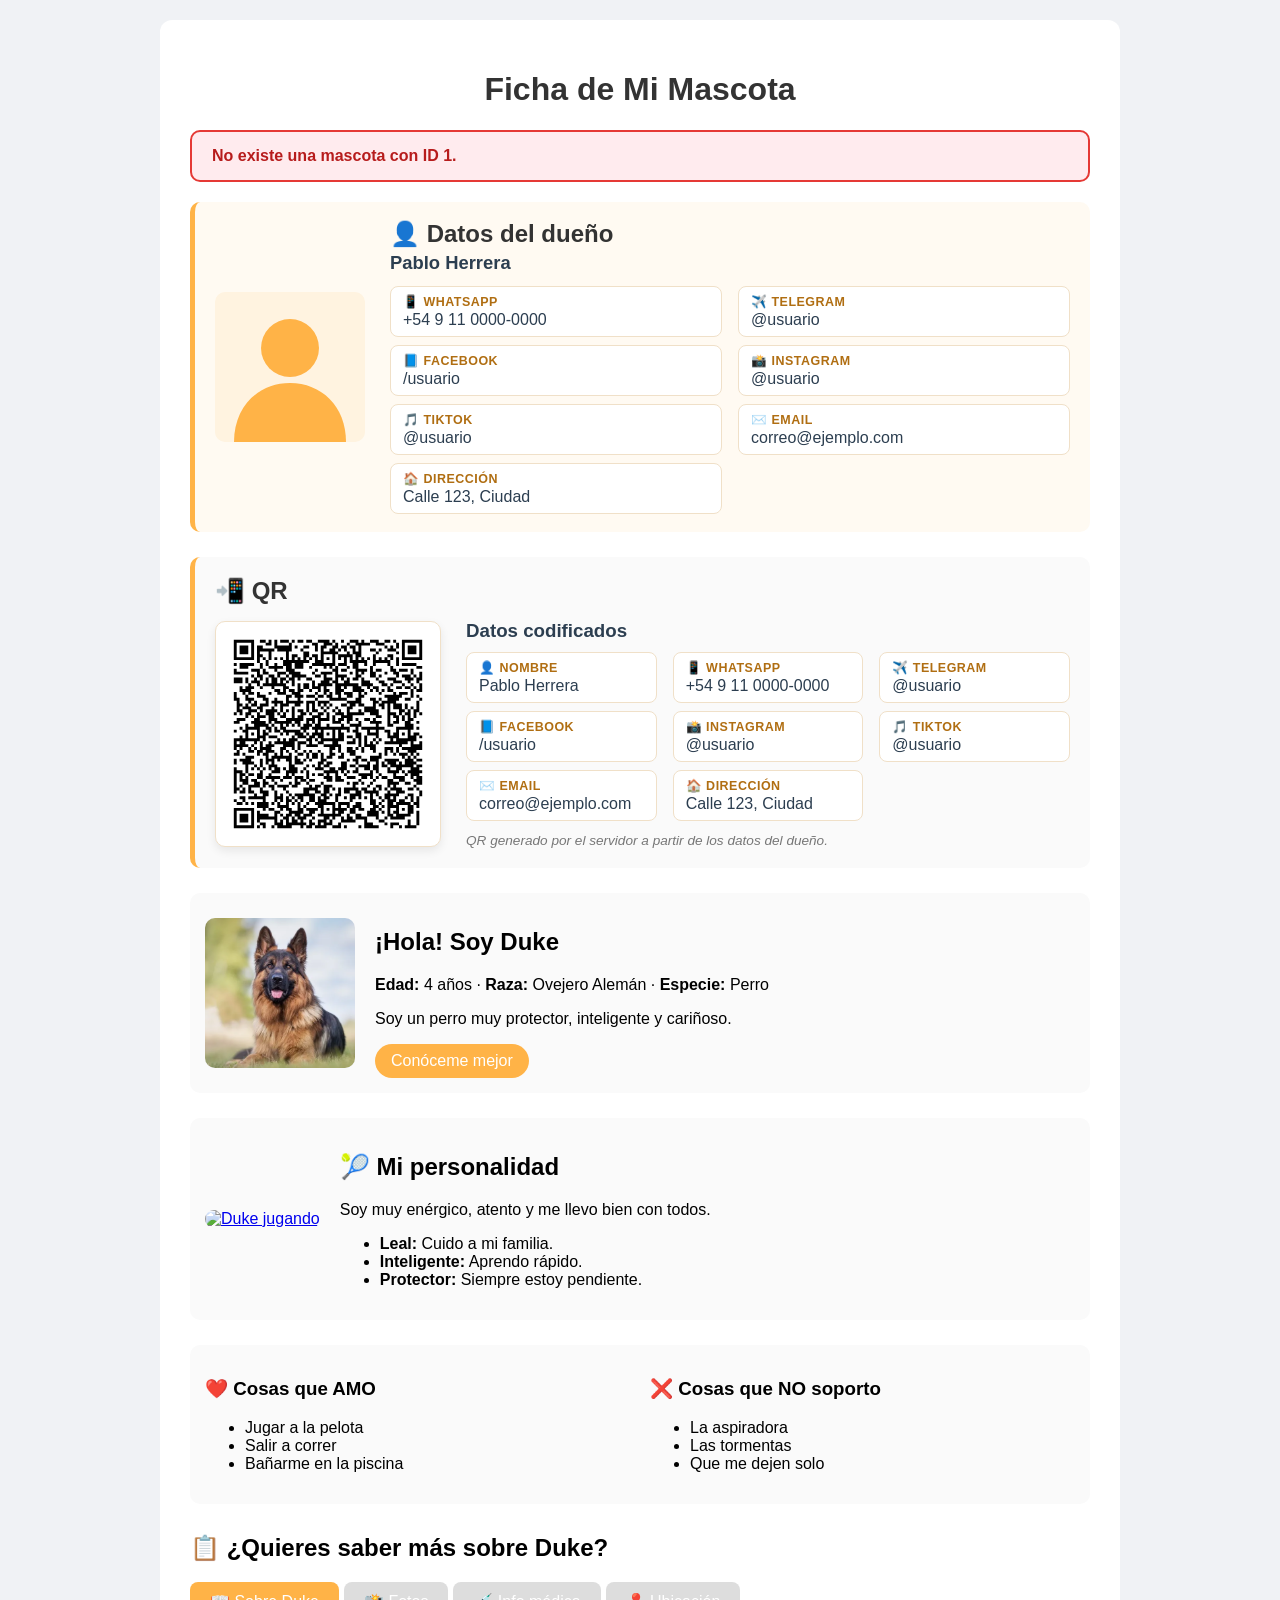
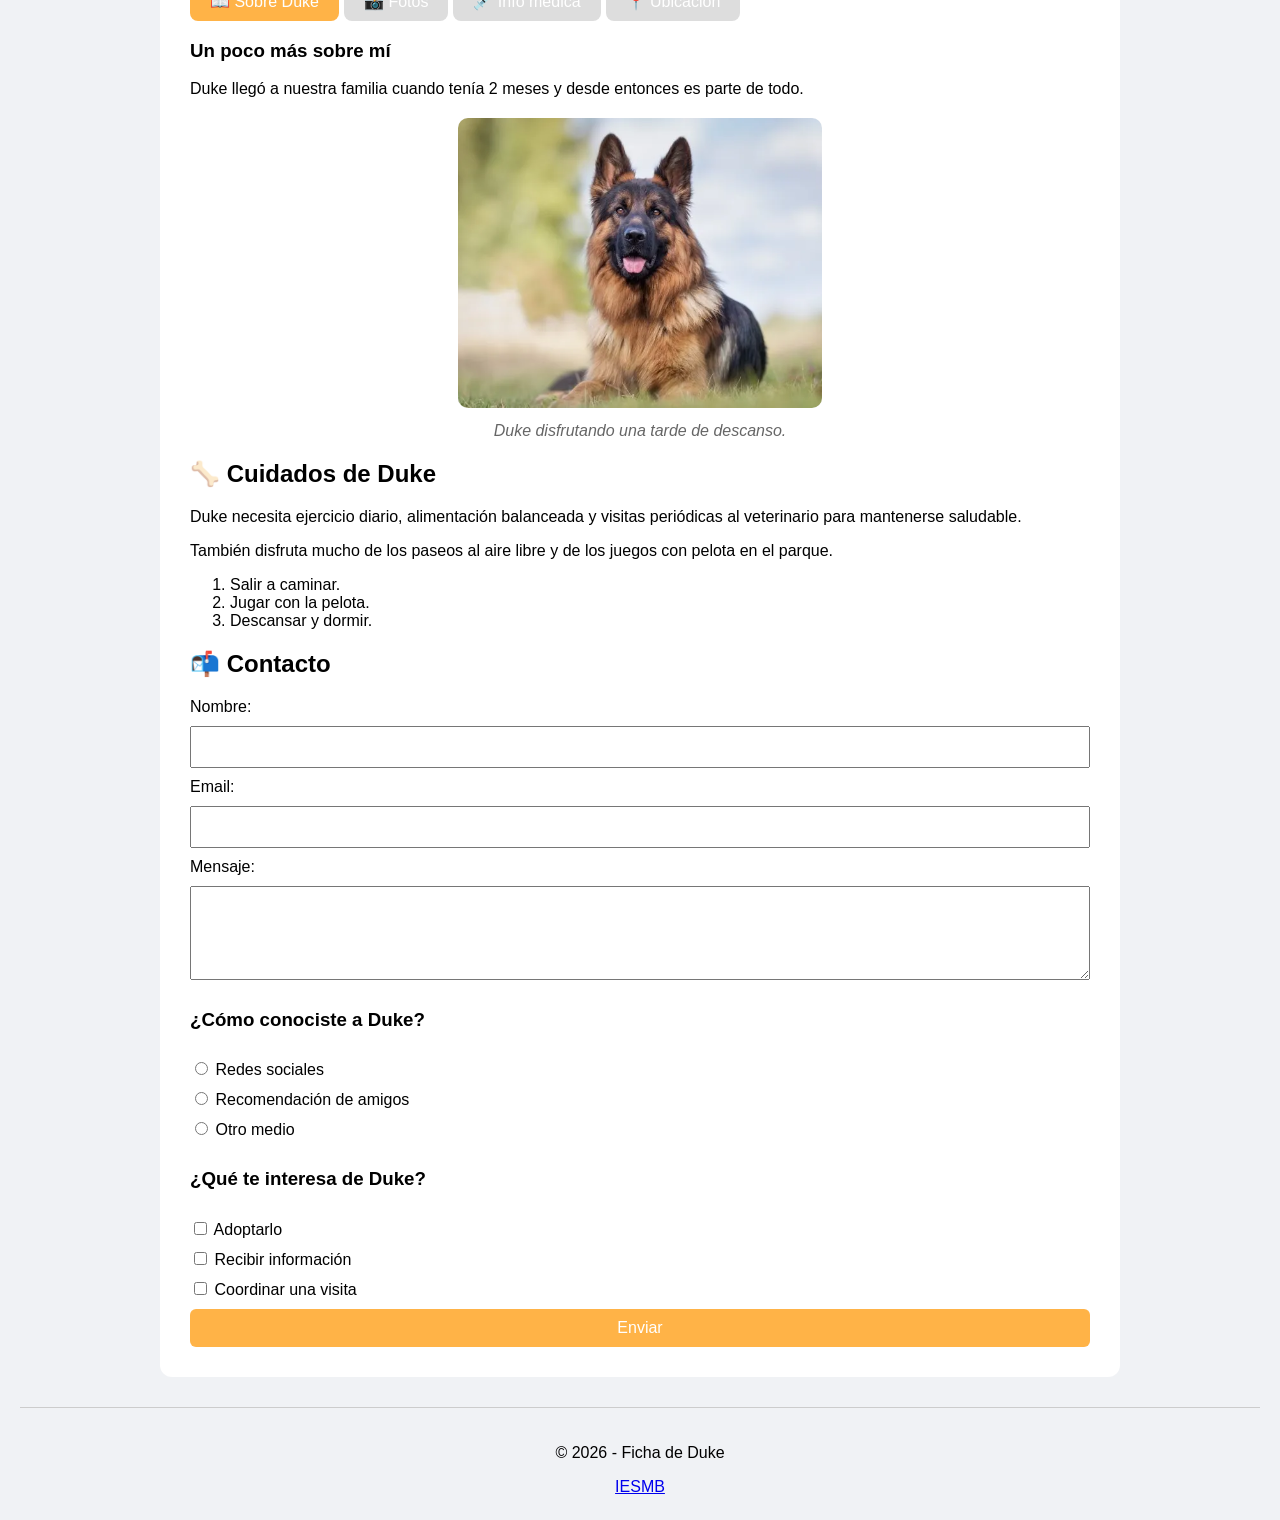
==== frontend/index.html @ b29f917a "Servidor funcionando" ====
<!DOCTYPE html>
<html lang="es">

<head>
    <meta charset="UTF-8">
    <meta name="viewport" content="width=device-width, initial-scale=1.0">
    <title>Mi Mascota</title>
    <link rel="stylesheet" href="styles.css">
</head>

<body>

    <main>

        <h1 id="titulo-pagina">Ficha de Mi Mascota</h1>

        <div id="mensaje-error" class="mensaje-error" hidden></div>

        <section class="dueno-card" aria-labelledby="dueno-titulo">
            <img id="foto-dueno" class="foto-cuadrada"
                src="public/dueno.svg"
                alt="Foto del dueño">

            <div class="col-texto">
                <h2 id="dueno-titulo">👤 Datos del dueño</h2>
                <p class="dueno-nombre" data-campo="nombre">Pablo Herrera</p>

                <ul class="dueno-datos">
                    <li>
                        <span class="dato-etiqueta">📱 WhatsApp</span>
                        <a class="dato-valor" data-campo="whatsapp" href="https://wa.me/5491100000000" target="_blank" rel="noopener">
                            +54 9 11 0000-0000
                        </a>
                    </li>

                    <li>
                        <span class="dato-etiqueta">✈️ Telegram</span>
                        <a class="dato-valor" data-campo="telegram" href="https://t.me/usuario" target="_blank" rel="noopener">
                            @usuario
                        </a>
                    </li>

                    <li>
                        <span class="dato-etiqueta">📘 Facebook</span>
                        <a class="dato-valor" data-campo="facebook" href="https://www.facebook.com/usuario" target="_blank" rel="noopener">
                            /usuario
                        </a>
                    </li>

                    <li>
                        <span class="dato-etiqueta">📸 Instagram</span>
                        <a class="dato-valor" data-campo="instagram" href="https://www.instagram.com/usuario" target="_blank" rel="noopener">
                            @usuario
                        </a>
                    </li>

                    <li>
                        <span class="dato-etiqueta">🎵 TikTok</span>
                        <a class="dato-valor" data-campo="tiktok" href="https://www.tiktok.com/@usuario" target="_blank" rel="noopener">
                            @usuario
                        </a>
                    </li>

                    <li>
                        <span class="dato-etiqueta">✉️ Email</span>
                        <a class="dato-valor" data-campo="email" href="mailto:correo@ejemplo.com">
                            correo@ejemplo.com
                        </a>
                    </li>

                    <li>
                        <span class="dato-etiqueta">🏠 Dirección</span>
                        <span class="dato-valor" data-campo="direccion">Calle 123, Ciudad</span>
                    </li>
                </ul>
            </div>
        </section>

        <section class="qr-card" aria-labelledby="qr-titulo">
            <h2 id="qr-titulo">📲 QR</h2>

            <div class="qr-contenido">
                <div class="qr-imagen">
                    <img id="qr-imagen"
                        src="public/qr-generico.svg"
                        alt="Código QR de ejemplo con los datos de contacto del dueño">
                </div>

                <div class="qr-datos">
                    <h3>Datos codificados</h3>

                    <ul class="qr-lista">
                        <li>
                            <span class="dato-etiqueta">👤 Nombre</span>
                            <span class="dato-valor" data-campo="nombre">Pablo Herrera</span>
                        </li>

                        <li>
                            <span class="dato-etiqueta">📱 WhatsApp</span>
                            <span class="dato-valor" data-campo="whatsapp">+54 9 11 0000-0000</span>
                        </li>

                        <li>
                            <span class="dato-etiqueta">✈️ Telegram</span>
                            <span class="dato-valor" data-campo="telegram">@usuario</span>
                        </li>

                        <li>
                            <span class="dato-etiqueta">📘 Facebook</span>
                            <span class="dato-valor" data-campo="facebook">/usuario</span>
                        </li>

                        <li>
                            <span class="dato-etiqueta">📸 Instagram</span>
                            <span class="dato-valor" data-campo="instagram">@usuario</span>
                        </li>

                        <li>
                            <span class="dato-etiqueta">🎵 TikTok</span>
                            <span class="dato-valor" data-campo="tiktok">@usuario</span>
                        </li>

                        <li>
                            <span class="dato-etiqueta">✉️ Email</span>
                            <span class="dato-valor" data-campo="email">correo@ejemplo.com</span>
                        </li>

                        <li>
                            <span class="dato-etiqueta">🏠 Dirección</span>
                            <span class="dato-valor" data-campo="direccion">Calle 123, Ciudad</span>
                        </li>
                    </ul>

                    <p class="qr-nota">
                        QR generado por el servidor a partir de los datos del dueño.
                    </p>
                </div>
            </div>
        </section>

        <div class="fila">
            <img id="foto-mascota" class="foto-cuadrada"
                src="public/fotoprincipal.webp"
                alt="Duke, el ovejero alemán">

            <div class="col-texto">
                <h2 id="nombre-mascota">¡Hola! Soy Duke</h2>
                <p>
                    <strong>Edad:</strong> <span id="edad-mascota">4 años</span> ·
                    <strong>Raza:</strong> <span id="raza-mascota">Ovejero Alemán</span> ·
                    <strong>Especie:</strong> <span id="especie-mascota">Perro</span>
                </p>
                <p id="descripcion-mascota">Soy un perro muy protector, inteligente y cariñoso.</p>

                <a class="btn" href="#tabs">Conóceme mejor</a>
            </div>
        </div>

        <div class="fila">
            <a id="enlace-foto-personalidad" href="https://www.terranea.es/assets/images/razas/pastor_aleman2.jpg" target="_blank">
            <img id="foto-personalidad" class="foto-cuadrada"
                src="https://www.terranea.es/assets/images/razas/pastor_aleman2.jpg"
                alt="Duke jugando"></a>

            <div class="col-texto">
                <h2>🎾 Mi personalidad</h2>

                <p id="personalidad-mascota">Soy muy enérgico, atento y me llevo bien con todos.</p>

                <ul>
                    <li><strong>Leal:</strong> Cuido a mi familia.</li>
                    <li><strong>Inteligente:</strong> Aprendo rápido.</li>
                    <li><strong>Protector:</strong> Siempre estoy pendiente.</li>
                </ul>
            </div>
        </div>

        <div class="fila">
            <div class="col-mitad">
                <h3>❤️ Cosas que AMO</h3>

                <ul>
                    <li>Jugar a la pelota</li>
                    <li>Salir a correr</li>
                    <li>Bañarme en la piscina</li>
                </ul>
            </div>

            <div class="col-mitad">
                <h3>❌ Cosas que NO soporto</h3>

                <ul>
                    <li>La aspiradora</li>
                    <li>Las tormentas</li>
                    <li>Que me dejen solo</li>
                </ul>
            </div>
        </div>

        <div class="tabs-container" id="tabs">

            <h2 class="tabs-title" id="tabs-titulo">📋 ¿Quieres saber más sobre Duke?</h2>

            <div class="tab-buttons">
                <button class="tab-button active" data-tab="tab1">📖 Sobre <span data-nombre-mascota>Duke</span></button>
                <button class="tab-button" data-tab="tab2">📸 Fotos</button>
                <button class="tab-button" data-tab="tab3">💉 Info médica</button>
                <button class="tab-button" data-tab="tab4">📍 Ubicación</button>
            </div>

            <div class="tab-content">

                <div id="tab1" class="tab-pane active">

                    <h3>Un poco más sobre mí</h3>

                    <p id="historia-mascota">Duke llegó a nuestra familia cuando tenía 2 meses y desde entonces es parte de todo.</p>

                    <figure>
                        <img id="foto-historia" src="public/fotoprincipal.webp"
                            alt="Duke descansando"
                            style="max-height: 290px; object-fit: contain;">

                        <figcaption id="leyenda-historia">
                            Duke disfrutando una tarde de descanso.
                        </figcaption>
                    </figure>

                </div>

                <div id="tab2" class="tab-pane">
                    <h3>📸 Galería de fotos</h3>

                    <div class="mini-galeria" id="galeria-mascota">
                        <img src="public/album01.jpg"
                            alt="Duke 3">

                        <img src="public/album02.jpg"
                            alt="Duke 4">

                        <img src="public/album03.jpg"
                            alt="Duke 5">

                        <img src="public/album04.jpeg"
                            alt="Duke 6">

                        <img src="public/album05.jpg"
                            alt="Duke 7">

                        <img src="public/album06.jpeg"
                            alt="Duke 8">

                        <img src="public/album07.jpg"
                            alt="Duke 9">

                        <img src="public/album08.jpg"
                            alt="Duke 10">

                        <img src="public/album09.jpg"
                            alt="Duke 11">

                        <img src="public/album10.jpeg"
                            alt="Duke 12">

                        <img src="public/album11.jpeg"
                            alt="Duke 13">
                    </div>
                </div>

                <div id="tab3" class="tab-pane">

                    <h3>💉 Historial médico</h3>

                    <table class="medica-tabla" id="tabla-medica">
                        <tr>
                            <td class="label">Peso</td>
                            <td>30 kg</td>
                        </tr>

                        <tr>
                            <td class="label">Vacunas</td>
                            <td>Al día</td>
                        </tr>

                        <tr>
                            <td class="label">Fractura</td>
                            <td>Tuvo una fractura de la pata delantera izquierda, tratada con inmovilización y rehabilitación. Fecha: Febrero de 2022</td>
                        </tr>

                        <tr>
                            <td class="label">Enfermedad leve</td>
                            <td>Tuvo una infección de oído leve que se trató con antibióticos. Fecha: Octubre de 2022</td>
                        </tr>
                    </table>

                        </div>

                        <div id="tab4" class="tab-pane">

                            <h3>📍 Ubicación</h3>

                            <div class="mapa-container">
                                <iframe
                                    id="mapa-dueno"
                                    src="https://www.google.com/maps?q=-32.91133205047632,-68.84497146883318&z=15&output=embed"
                                    width="600" height="450" style="border:0;" allowfullscreen="" loading="lazy"
                                    referrerpolicy="strict-origin-when-cross-origin"></iframe>
                            </div>

                        </div>

                        </div>

        </div>

        <section id="cuidados">

            <h2>🦴 Cuidados de <span data-nombre-mascota>Duke</span></h2>

            <p>
                <span data-nombre-mascota>Duke</span> necesita ejercicio diario, alimentación balanceada y visitas
                periódicas al veterinario para mantenerse saludable.
            </p>

            <p>
                También disfruta mucho de los paseos al aire libre y de los juegos
                con pelota en el parque.
            </p>

            <ol>
                <li>Salir a caminar.</li>
                <li>Jugar con la pelota.</li>
                <li>Descansar y dormir.</li>
            </ol>

        </section>

        <section id="contacto">

            <h2>📬 Contacto</h2>

            <form action="https://httpbin.org/post" method="POST">

                <label for="nombre">Nombre:</label>
                <input type="text" id="nombre" name="nombre" required>

                <label for="email">Email:</label>
                <input type="email" id="email" name="email" required>

                <label for="mensaje">Mensaje:</label>
                <textarea id="mensaje" name="mensaje" rows="4" required></textarea>

                <h3>¿Cómo conociste a <span data-nombre-mascota>Duke</span>?</h3>

                <label>
                    <input type="radio" name="origen" value="redes">
                    Redes sociales
                </label>

                <label>
                    <input type="radio" name="origen" value="amigos">
                    Recomendación de amigos
                </label>

                <label>
                    <input type="radio" name="origen" value="otro">
                    Otro medio
                </label>

                <h3>¿Qué te interesa de <span data-nombre-mascota>Duke</span>?</h3>

                <label>
                    <input type="checkbox" name="interes" value="adopcion">
                    Adoptarlo
                </label>

                <label>
                    <input type="checkbox" name="interes" value="informacion">
                    Recibir información
                </label>

                <label>
                    <input type="checkbox" name="interes" value="visita">
                    Coordinar una visita
                </label>

                <button type="submit">Enviar</button>

            </form>

        </section>

    </main>

    <footer>
        <p>© 2026 - Ficha de <span data-nombre-mascota>Duke</span></p>

        <a href="https://www.iesmb.edu.ar/bel/" target="_blank">
            IESMB
        </a>
    </footer>

    <script src="script.js"></script>
    <script src="datos.js"></script>

</body>

</html>
---- frontend/styles.css ----
body {
    font-family: Arial, sans-serif;
    background: #f0f2f5;
    margin: 0;
    padding: 20px;
}
main {
    max-width: 900px;
    margin: auto;
    background: white;
    padding: 30px;
    border-radius: 12px;
}
h1 {
    text-align: center;
    color: #333;
}
.fila {
    display: flex;
    gap: 20px;
    margin-bottom: 25px;
    padding: 15px;
    background: #fafafa;
    border-radius: 10px;
    align-items: center;
}
.foto-cuadrada {
    width: 150px;
    height: 150px;
    object-fit: cover;
    border-radius: 10px;
}
.col-texto,
.col-mitad {
    flex: 1;
}
.btn {
    display: inline-block;
    background: #ffb347;
    color: white;
    padding: 8px 16px;
    border-radius: 20px;
    text-decoration: none;
}
.tabs-container {
    margin-top: 30px;
}
.tab-buttons {
    display: flex;
    gap: 5px;
    margin-bottom: 10px;
}
.tab-button {
    padding: 10px 20px;
    border: none;
    background: #ddd;
    cursor: pointer;
    border-radius: 8px;
}
.tab-button.active {
    background: #ffb347;
    color: white;
}
.tab-content {
    min-height: 400px;
    box-sizing: border-box;
}
.tab-pane {
    display: none;
    min-height: 230px;
}
.tab-pane.active {
    display: block;
}
.mini-galeria {
    display: flex;
    gap: 10px;
    flex-wrap: wrap;
}
.mini-galeria img {
    width: 120px;
    height: 120px;
    object-fit: cover;
    border-radius: 10px;
}

.mini-galeria img[src$=".webp"],
.mini-galeria img[src$=".avif"] {
    max-height: 350px;
    object-fit: contain;
    background: #f5f5f5;
}
.medica-tabla {
    width: 100%;
    border-collapse: collapse;
}
.medica-tabla td {
    border: 1px solid #ddd;
    padding: 10px;
}
.mapa-container iframe {
    width: 100%;
    height: 350px;
    border: 0;
}
form {
    display: flex;
    flex-direction: column;
    gap: 10px;
}
input,
textarea,
button {
    padding: 10px;
    font-size: 16px;
}
button {
    background: #ffb347;
    color: white;
    border: none;
    border-radius: 6px;
    cursor: pointer;
}
footer {
    text-align: center;
    margin-top: 30px;
    padding-top: 20px;
    border-top: 1px solid #ccc;
}

figure {
    margin: 20px 0;
    text-align: center;
}

figure img {
    max-width: 100%;
    border-radius: 10px;
}

figcaption {
    margin-top: 10px;
    font-style: italic;
    color: #666;
}

/* ============================================= */
/* Tarjeta de datos del dueño                    */
/* ============================================= */
.dueno-card {
    display: flex;
    gap: 25px;
    align-items: center;
    margin-bottom: 25px;
    padding: 18px 20px;
    background: #fffaf2;
    border-radius: 10px;
    border-left: 5px solid #ffb347;
}

.dueno-card h2 {
    margin: 0 0 4px;
    color: #333;
}

.dueno-nombre {
    margin: 0 0 12px;
    font-size: 1.15rem;
    font-weight: bold;
    color: #2c3e50;
}

.dueno-datos {
    list-style: none;
    margin: 0;
    padding: 0;
    display: grid;
    grid-template-columns: repeat(auto-fit, minmax(230px, 1fr));
    gap: 8px 16px;
}

.dueno-datos li {
    display: flex;
    flex-direction: column;
    gap: 2px;
    padding: 7px 12px;
    background: white;
    border: 1px solid #f0e0c8;
    border-radius: 8px;
}

.dato-etiqueta {
    font-size: 0.78rem;
    font-weight: bold;
    letter-spacing: 0.5px;
    text-transform: uppercase;
    color: #b06e12;
}

.dato-valor {
    color: #2c3e50;
    text-decoration: none;
    overflow-wrap: anywhere;
}

a.dato-valor:hover {
    color: #e09d30;
    text-decoration: underline;
}

/* ============================================= */
/* Sección QR                                    */
/* ============================================= */
.qr-card {
    margin-bottom: 25px;
    padding: 20px;
    background: #fafafa;
    border-radius: 10px;
    border-left: 5px solid #ffb347;
}

.qr-card h2 {
    margin: 0 0 15px;
    color: #333;
}

.qr-contenido {
    display: flex;
    gap: 25px;
    align-items: center;
}

.qr-imagen {
    flex-shrink: 0;
    padding: 12px;
    background: white;
    border: 1px solid #f0e0c8;
    border-radius: 10px;
    box-shadow: 0 4px 10px rgba(0, 0, 0, 0.08);
}

.qr-imagen img {
    display: block;
    width: 200px;
    height: 200px;
}

.qr-datos {
    flex: 1;
}

.qr-datos h3 {
    margin: 0 0 10px;
    color: #2c3e50;
}

.qr-lista {
    list-style: none;
    margin: 0;
    padding: 0;
    display: grid;
    grid-template-columns: repeat(auto-fit, minmax(190px, 1fr));
    gap: 8px 16px;
}

.qr-lista li {
    display: flex;
    flex-direction: column;
    gap: 2px;
    padding: 7px 12px;
    background: white;
    border: 1px solid #f0e0c8;
    border-radius: 8px;
}

.qr-nota {
    margin: 12px 0 0;
    font-size: 0.85rem;
    font-style: italic;
    color: #777;
}

/* ============================================= */
/* Mensajes de error                             */
/* ============================================= */
.mensaje-error {
    margin-bottom: 20px;
    padding: 15px 20px;
    background: #ffebee;
    border: 2px solid #e53935;
    border-radius: 10px;
    color: #b71c1c;
    font-weight: bold;
}

@media (max-width: 600px) {
    .dueno-card {
        flex-direction: column;
        align-items: flex-start;
    }
    .qr-contenido {
        flex-direction: column;
        align-items: flex-start;
    }
    .qr-imagen img {
        width: 170px;
        height: 170px;
    }
    .fila {
        flex-direction: column;
    }
    .tab-buttons {
        flex-direction: column;
    }
}
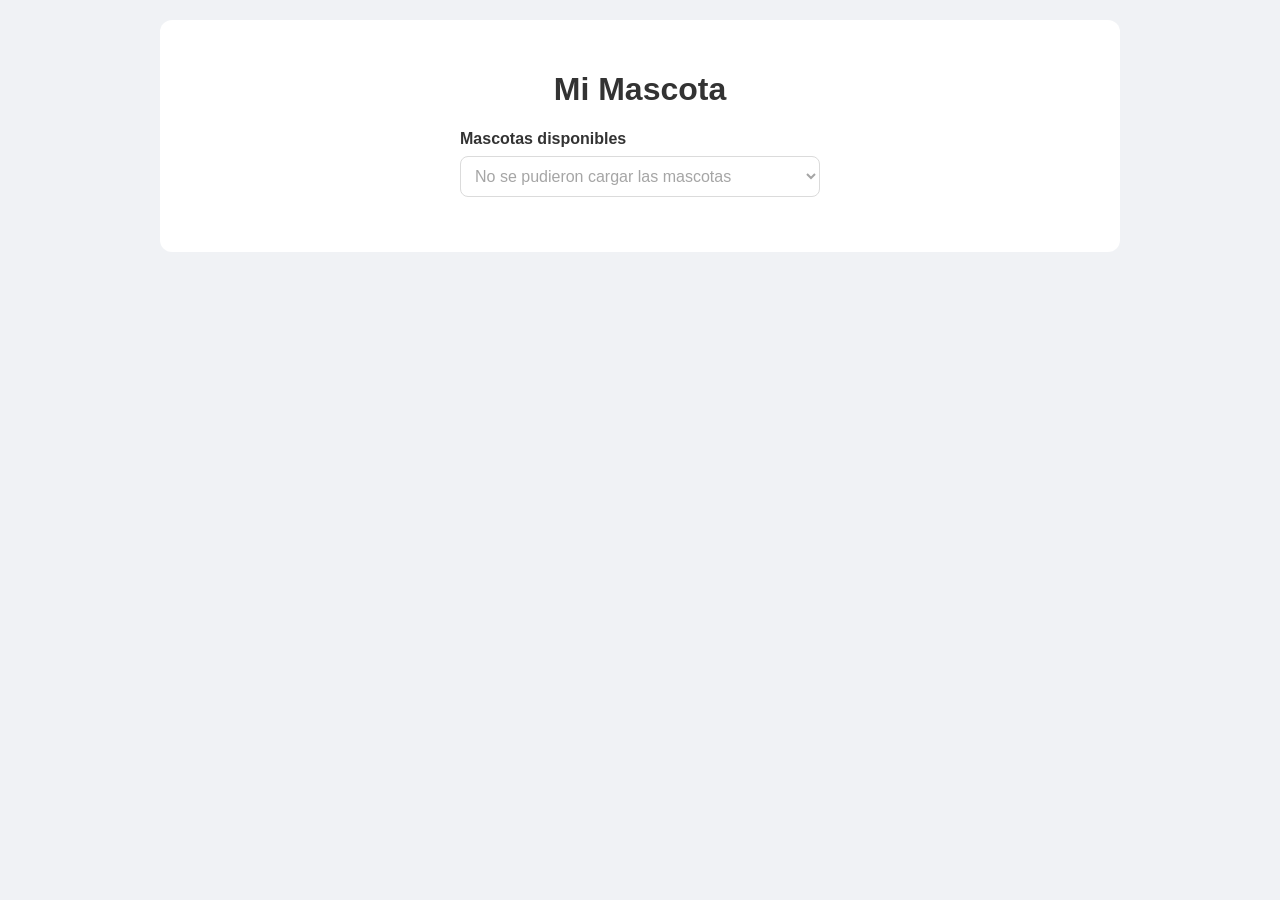
==== commit 4f754f44: "Agregado Home con generación de QR, agregado moularización de server.py" ====
--- a/frontend/index.html
+++ b/frontend/index.html
@@ -9,400 +9,25 @@
 </head>
 
 <body>
+    <main>
+        <h1>Mi Mascota</h1>
 
-    <main>
-
-        <h1 id="titulo-pagina">Ficha de Mi Mascota</h1>
-
-        <div id="mensaje-error" class="mensaje-error" hidden></div>
-
-        <section class="dueno-card" aria-labelledby="dueno-titulo">
-            <img id="foto-dueno" class="foto-cuadrada"
-                src="public/dueno.svg"
-                alt="Foto del dueño">
-
-            <div class="col-texto">
-                <h2 id="dueno-titulo">👤 Datos del dueño</h2>
-                <p class="dueno-nombre" data-campo="nombre">Pablo Herrera</p>
-
-                <ul class="dueno-datos">
-                    <li>
-                        <span class="dato-etiqueta">📱 WhatsApp</span>
-                        <a class="dato-valor" data-campo="whatsapp" href="https://wa.me/5491100000000" target="_blank" rel="noopener">
-                            +54 9 11 0000-0000
-                        </a>
-                    </li>
-
-                    <li>
-                        <span class="dato-etiqueta">✈️ Telegram</span>
-                        <a class="dato-valor" data-campo="telegram" href="https://t.me/usuario" target="_blank" rel="noopener">
-                            @usuario
-                        </a>
-                    </li>
-
-                    <li>
-                        <span class="dato-etiqueta">📘 Facebook</span>
-                        <a class="dato-valor" data-campo="facebook" href="https://www.facebook.com/usuario" target="_blank" rel="noopener">
-                            /usuario
-                        </a>
-                    </li>
-
-                    <li>
-                        <span class="dato-etiqueta">📸 Instagram</span>
-                        <a class="dato-valor" data-campo="instagram" href="https://www.instagram.com/usuario" target="_blank" rel="noopener">
-                            @usuario
-                        </a>
-                    </li>
-
-                    <li>
-                        <span class="dato-etiqueta">🎵 TikTok</span>
-                        <a class="dato-valor" data-campo="tiktok" href="https://www.tiktok.com/@usuario" target="_blank" rel="noopener">
-                            @usuario
-                        </a>
-                    </li>
-
-                    <li>
-                        <span class="dato-etiqueta">✉️ Email</span>
-                        <a class="dato-valor" data-campo="email" href="mailto:correo@ejemplo.com">
-                            correo@ejemplo.com
-                        </a>
-                    </li>
-
-                    <li>
-                        <span class="dato-etiqueta">🏠 Dirección</span>
-                        <span class="dato-valor" data-campo="direccion">Calle 123, Ciudad</span>
-                    </li>
-                </ul>
-            </div>
-        </section>
-
-        <section class="qr-card" aria-labelledby="qr-titulo">
-            <h2 id="qr-titulo">📲 QR</h2>
-
-            <div class="qr-contenido">
-                <div class="qr-imagen">
-                    <img id="qr-imagen"
-                        src="public/qr-generico.svg"
-                        alt="Código QR de ejemplo con los datos de contacto del dueño">
-                </div>
-
-                <div class="qr-datos">
-                    <h3>Datos codificados</h3>
-
-                    <ul class="qr-lista">
-                        <li>
-                            <span class="dato-etiqueta">👤 Nombre</span>
-                            <span class="dato-valor" data-campo="nombre">Pablo Herrera</span>
-                        </li>
-
-                        <li>
-                            <span class="dato-etiqueta">📱 WhatsApp</span>
-                            <span class="dato-valor" data-campo="whatsapp">+54 9 11 0000-0000</span>
-                        </li>
-
-                        <li>
-                            <span class="dato-etiqueta">✈️ Telegram</span>
-                            <span class="dato-valor" data-campo="telegram">@usuario</span>
-                        </li>
-
-                        <li>
-                            <span class="dato-etiqueta">📘 Facebook</span>
-                            <span class="dato-valor" data-campo="facebook">/usuario</span>
-                        </li>
-
-                        <li>
-                            <span class="dato-etiqueta">📸 Instagram</span>
-                            <span class="dato-valor" data-campo="instagram">@usuario</span>
-                        </li>
-
-                        <li>
-                            <span class="dato-etiqueta">🎵 TikTok</span>
-                            <span class="dato-valor" data-campo="tiktok">@usuario</span>
-                        </li>
-
-                        <li>
-                            <span class="dato-etiqueta">✉️ Email</span>
-                            <span class="dato-valor" data-campo="email">correo@ejemplo.com</span>
-                        </li>
-
-                        <li>
-                            <span class="dato-etiqueta">🏠 Dirección</span>
-                            <span class="dato-valor" data-campo="direccion">Calle 123, Ciudad</span>
-                        </li>
-                    </ul>
-
-                    <p class="qr-nota">
-                        QR generado por el servidor a partir de los datos del dueño.
-                    </p>
-                </div>
-            </div>
-        </section>
-
-        <div class="fila">
-            <img id="foto-mascota" class="foto-cuadrada"
-                src="public/fotoprincipal.webp"
-                alt="Duke, el ovejero alemán">
-
-            <div class="col-texto">
-                <h2 id="nombre-mascota">¡Hola! Soy Duke</h2>
-                <p>
-                    <strong>Edad:</strong> <span id="edad-mascota">4 años</span> ·
-                    <strong>Raza:</strong> <span id="raza-mascota">Ovejero Alemán</span> ·
-                    <strong>Especie:</strong> <span id="especie-mascota">Perro</span>
-                </p>
-                <p id="descripcion-mascota">Soy un perro muy protector, inteligente y cariñoso.</p>
-
-                <a class="btn" href="#tabs">Conóceme mejor</a>
-            </div>
+        <div class="selector-mascota">
+            <label for="selector-mascota">Mascotas disponibles</label>
+            <select id="selector-mascota" name="mascota" disabled>
+                <option value="">Cargando mascotas...</option>
+            </select>
         </div>
 
-        <div class="fila">
-            <a id="enlace-foto-personalidad" href="https://www.terranea.es/assets/images/razas/pastor_aleman2.jpg" target="_blank">
-            <img id="foto-personalidad" class="foto-cuadrada"
-                src="https://www.terranea.es/assets/images/razas/pastor_aleman2.jpg"
-                alt="Duke jugando"></a>
-
-            <div class="col-texto">
-                <h2>🎾 Mi personalidad</h2>
-
-                <p id="personalidad-mascota">Soy muy enérgico, atento y me llevo bien con todos.</p>
-
-                <ul>
-                    <li><strong>Leal:</strong> Cuido a mi familia.</li>
-                    <li><strong>Inteligente:</strong> Aprendo rápido.</li>
-                    <li><strong>Protector:</strong> Siempre estoy pendiente.</li>
-                </ul>
-            </div>
-        </div>
-
-        <div class="fila">
-            <div class="col-mitad">
-                <h3>❤️ Cosas que AMO</h3>
-
-                <ul>
-                    <li>Jugar a la pelota</li>
-                    <li>Salir a correr</li>
-                    <li>Bañarme en la piscina</li>
-                </ul>
-            </div>
-
-            <div class="col-mitad">
-                <h3>❌ Cosas que NO soporto</h3>
-
-                <ul>
-                    <li>La aspiradora</li>
-                    <li>Las tormentas</li>
-                    <li>Que me dejen solo</li>
-                </ul>
-            </div>
-        </div>
-
-        <div class="tabs-container" id="tabs">
-
-            <h2 class="tabs-title" id="tabs-titulo">📋 ¿Quieres saber más sobre Duke?</h2>
-
-            <div class="tab-buttons">
-                <button class="tab-button active" data-tab="tab1">📖 Sobre <span data-nombre-mascota>Duke</span></button>
-                <button class="tab-button" data-tab="tab2">📸 Fotos</button>
-                <button class="tab-button" data-tab="tab3">💉 Info médica</button>
-                <button class="tab-button" data-tab="tab4">📍 Ubicación</button>
-            </div>
-
-            <div class="tab-content">
-
-                <div id="tab1" class="tab-pane active">
-
-                    <h3>Un poco más sobre mí</h3>
-
-                    <p id="historia-mascota">Duke llegó a nuestra familia cuando tenía 2 meses y desde entonces es parte de todo.</p>
-
-                    <figure>
-                        <img id="foto-historia" src="public/fotoprincipal.webp"
-                            alt="Duke descansando"
-                            style="max-height: 290px; object-fit: contain;">
-
-                        <figcaption id="leyenda-historia">
-                            Duke disfrutando una tarde de descanso.
-                        </figcaption>
-                    </figure>
-
-                </div>
-
-                <div id="tab2" class="tab-pane">
-                    <h3>📸 Galería de fotos</h3>
-
-                    <div class="mini-galeria" id="galeria-mascota">
-                        <img src="public/album01.jpg"
-                            alt="Duke 3">
-
-                        <img src="public/album02.jpg"
-                            alt="Duke 4">
-
-                        <img src="public/album03.jpg"
-                            alt="Duke 5">
-
-                        <img src="public/album04.jpeg"
-                            alt="Duke 6">
-
-                        <img src="public/album05.jpg"
-                            alt="Duke 7">
-
-                        <img src="public/album06.jpeg"
-                            alt="Duke 8">
-
-                        <img src="public/album07.jpg"
-                            alt="Duke 9">
-
-                        <img src="public/album08.jpg"
-                            alt="Duke 10">
-
-                        <img src="public/album09.jpg"
-                            alt="Duke 11">
-
-                        <img src="public/album10.jpeg"
-                            alt="Duke 12">
-
-                        <img src="public/album11.jpeg"
-                            alt="Duke 13">
-                    </div>
-                </div>
-
-                <div id="tab3" class="tab-pane">
-
-                    <h3>💉 Historial médico</h3>
-
-                    <table class="medica-tabla" id="tabla-medica">
-                        <tr>
-                            <td class="label">Peso</td>
-                            <td>30 kg</td>
-                        </tr>
-
-                        <tr>
-                            <td class="label">Vacunas</td>
-                            <td>Al día</td>
-                        </tr>
-
-                        <tr>
-                            <td class="label">Fractura</td>
-                            <td>Tuvo una fractura de la pata delantera izquierda, tratada con inmovilización y rehabilitación. Fecha: Febrero de 2022</td>
-                        </tr>
-
-                        <tr>
-                            <td class="label">Enfermedad leve</td>
-                            <td>Tuvo una infección de oído leve que se trató con antibióticos. Fecha: Octubre de 2022</td>
-                        </tr>
-                    </table>
-
-                        </div>
-
-                        <div id="tab4" class="tab-pane">
-
-                            <h3>📍 Ubicación</h3>
-
-                            <div class="mapa-container">
-                                <iframe
-                                    id="mapa-dueno"
-                                    src="https://www.google.com/maps?q=-32.91133205047632,-68.84497146883318&z=15&output=embed"
-                                    width="600" height="450" style="border:0;" allowfullscreen="" loading="lazy"
-                                    referrerpolicy="strict-origin-when-cross-origin"></iframe>
-                            </div>
-
-                        </div>
-
-                        </div>
-
-        </div>
-
-        <section id="cuidados">
-
-            <h2>🦴 Cuidados de <span data-nombre-mascota>Duke</span></h2>
-
-            <p>
-                <span data-nombre-mascota>Duke</span> necesita ejercicio diario, alimentación balanceada y visitas
-                periódicas al veterinario para mantenerse saludable.
-            </p>
-
-            <p>
-                También disfruta mucho de los paseos al aire libre y de los juegos
-                con pelota en el parque.
-            </p>
-
-            <ol>
-                <li>Salir a caminar.</li>
-                <li>Jugar con la pelota.</li>
-                <li>Descansar y dormir.</li>
-            </ol>
-
+        <section id="qr-mascota" class="qr-mascota" aria-live="polite" hidden>
+            <h2 id="qr-mascota-titulo"></h2>
+            <p id="qr-mascota-estado">Generando código QR...</p>
+            <a id="qr-mascota-enlace" class="qr-mascota-enlace" hidden></a>
+            <img id="qr-mascota-imagen" alt="" hidden>
         </section>
-
-        <section id="contacto">
-
-            <h2>📬 Contacto</h2>
-
-            <form action="https://httpbin.org/post" method="POST">
-
-                <label for="nombre">Nombre:</label>
-                <input type="text" id="nombre" name="nombre" required>
-
-                <label for="email">Email:</label>
-                <input type="email" id="email" name="email" required>
-
-                <label for="mensaje">Mensaje:</label>
-                <textarea id="mensaje" name="mensaje" rows="4" required></textarea>
-
-                <h3>¿Cómo conociste a <span data-nombre-mascota>Duke</span>?</h3>
-
-                <label>
-                    <input type="radio" name="origen" value="redes">
-                    Redes sociales
-                </label>
-
-                <label>
-                    <input type="radio" name="origen" value="amigos">
-                    Recomendación de amigos
-                </label>
-
-                <label>
-                    <input type="radio" name="origen" value="otro">
-                    Otro medio
-                </label>
-
-                <h3>¿Qué te interesa de <span data-nombre-mascota>Duke</span>?</h3>
-
-                <label>
-                    <input type="checkbox" name="interes" value="adopcion">
-                    Adoptarlo
-                </label>
-
-                <label>
-                    <input type="checkbox" name="interes" value="informacion">
-                    Recibir información
-                </label>
-
-                <label>
-                    <input type="checkbox" name="interes" value="visita">
-                    Coordinar una visita
-                </label>
-
-                <button type="submit">Enviar</button>
-
-            </form>
-
-        </section>
-
     </main>
 
-    <footer>
-        <p>© 2026 - Ficha de <span data-nombre-mascota>Duke</span></p>
-
-        <a href="https://www.iesmb.edu.ar/bel/" target="_blank">
-            IESMB
-        </a>
-    </footer>
-
-    <script src="script.js"></script>
-    <script src="datos.js"></script>
-
+    <script src="selector-mascotas.js"></script>
 </body>
 
-</html>+</html>
--- a/frontend/styles.css
+++ b/frontend/styles.css
@@ -14,6 +14,40 @@
 h1 {
     text-align: center;
     color: #333;
+}
+.selector-mascota {
+    display: flex;
+    flex-direction: column;
+    gap: 8px;
+    max-width: 360px;
+    margin: 0 auto 25px;
+}
+.selector-mascota label {
+    font-weight: bold;
+    color: #333;
+}
+.selector-mascota select {
+    padding: 10px;
+    font-size: 16px;
+    border: 1px solid #ccc;
+    border-radius: 8px;
+    background: white;
+}
+.qr-mascota {
+    margin: 0 auto;
+    text-align: center;
+}
+.qr-mascota h2 {
+    color: #333;
+}
+.qr-mascota img {
+    display: block;
+    width: min(280px, 100%);
+    margin: 16px auto;
+}
+.qr-mascota-enlace {
+    display: block;
+    overflow-wrap: anywhere;
 }
 .fila {
     display: flex;
@@ -244,6 +278,9 @@
     width: 200px;
     height: 200px;
 }
+.qr-imagen img[hidden] {
+    display: none;
+}
 
 .qr-datos {
     flex: 1;
